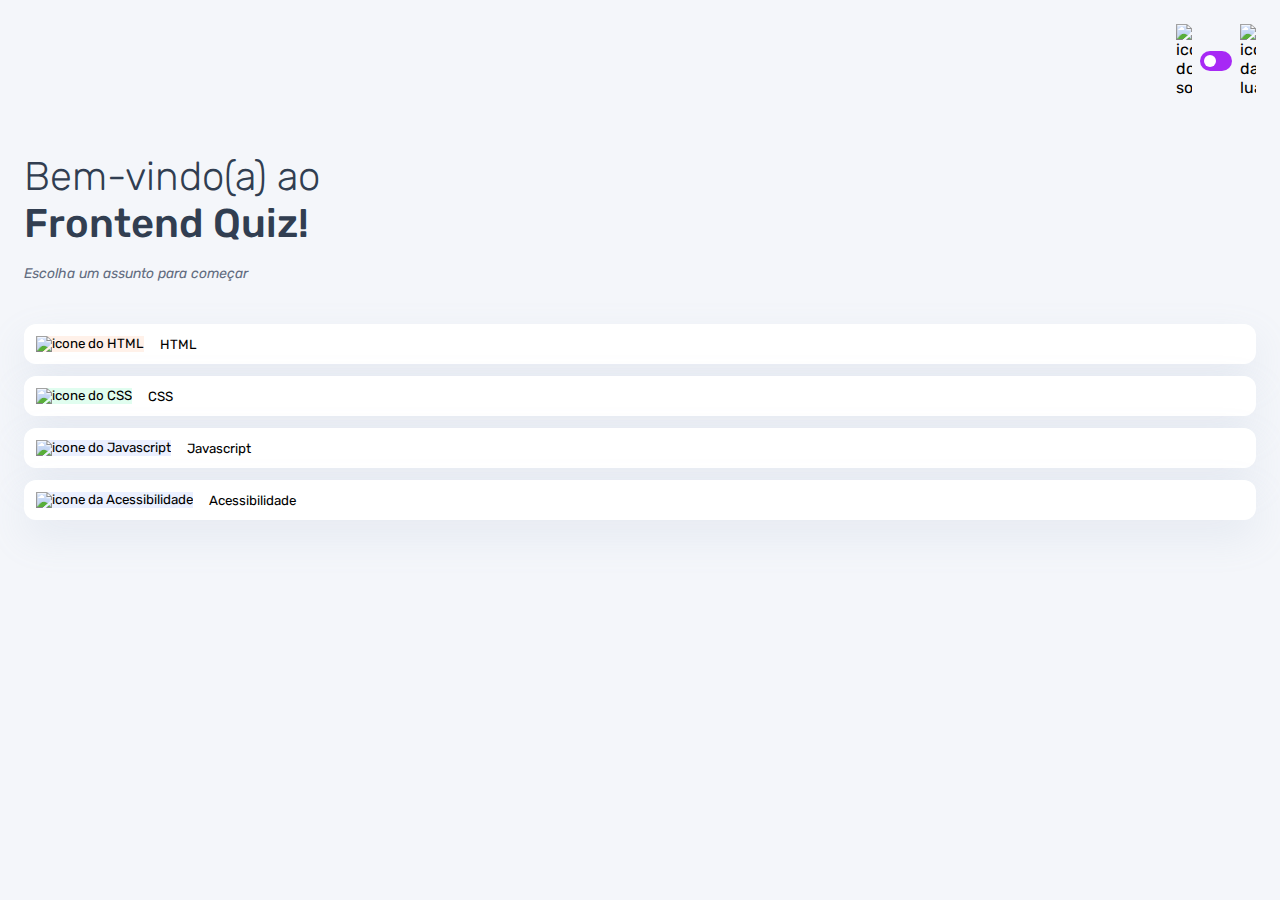
==== index.html @ a0692e9f "primeira parte da estilizaçao dos botoes de assunto" ====
<!DOCTYPE html>
<html lang="pt-BR">
<head>
    <meta charset="UTF-8">
    <meta name="viewport" content="width=device-width, initial-scale=1.0">
    <link rel="preconnect" href="https://fonts.googleapis.com">
    <link rel="preconnect" href="https://fonts.gstatic.com" crossorigin>
    <link href="https://fonts.googleapis.com/css2?family=Rubik:ital,wght@0,300..900;1,300..900&display=swap" rel="stylesheet">
    <link rel="stylesheet" href="style.css">
    <title>Quiz app</title>
</head>
<body>
    <header>
        <div class="tema">
            <img src="assets/images/icon-sun-dark.svg" alt="icone do sol">

            <button>
                <div></div>
            </button>

            <img src="assets/images/icon-moon-dark.svg" alt="icone da lua">
        </div>
    </header>

    <main>
        <section class="boas_vindas">
            <h1>Bem-vindo(a) ao <br>  
                <strong>Frontend Quiz!</strong>
            </h1>

            <p>Escolha um assunto para começar</p>
        </section>

        <section class="assuntos">
            <button class="botao_html">
                <div>
                    <img src="assets/images/icon-html.svg" alt="icone do HTML">
                </div>
                HTML
            </button>

            <button class="botao_css">
                <div>
                    <img src="assets/images/icon-css.svg" alt="icone do CSS">
                </div>
                CSS
            </button>

            <button class="botao_Javascript">
                <div>
                    <img src="assets/images/icon-js.svg" alt="icone do Javascript">
                </div>
                Javascript
            </button>

            <button class="botao_Javascript">
                <div>
                    <img src="assets/images/icon-accessibility.svg" alt="icone da Acessibilidade">
                </div>
                Acessibilidade
            </button>
        </section>
    </main>
</body>
</html>
---- style.css ----
*{
    margin: 0;
    padding: 0;
    box-sizing: border-box;
    font-family: "Rubik", sans-serif;
    -webkit-font-smoothing: antialiased;
}

:root {
    --bg-color:#f4f6fa;
    --purple: #a729f5;
    --primary-text-color:#313e51;
    --secundary-text-color: #626c7f;
    --button-bg:#fff;
    --shadow: 0px 16px 40px 0px rgba(143, 160, 193, 0.14);
    --bg-html:#fff1e9;
    --bg-css:#e0fdef;
    --bg-Javascript:#ebf0ff;
    --bg-Acessibilidade:#f6e7ff;
    --white: #fff;
    --bg-mobile: url(assets/images/pattern-background-mobile-light.svg);
}

body{
    height: 100svh;
    background: var(--bg-mobile) var(--bg-color);
    background-repeat: no-repeat;
    background-size: cover;
}

header{
    padding: 16px 24px;
    display: flex;
    justify-content: flex-end;
}

.tema{
    padding: 8px 0;
    display: flex;
    align-items: center;
    gap: 8px;
}

.tema img{
    width: 16px;
}

.tema button{
    height:20px ;
    width:32px;
    background: var(--purple);
    border: 0;
    border-radius: 999px;
    padding: 4px;   
}

.tema button div{
    background: var(--white);
    width: 12px;
    height: 12px;
    border-radius: 999px;
}

main{
    padding: 32px 24px;
}

.boas_vindas{
    margin-bottom: 40px;
}

.boas_vindas h1{
    font-size: 40px;
    font-weight: 300;
    color: var(--primary-text-color);
    margin-bottom: 16px;
}

.boas_vindas h1 strong{
    font-weight: 500;
}

.boas_vindas p{
    color: var(--secundary-text-color);
    font-size: 14px;
    line-height: 150%;
    font-style: italic;
}

.assuntos{
    display: flex;
    flex-direction: column;
    gap: 12px;
}

.assuntos button{
    border: none;
    background: var(--button-bg);
    display: flex;
    align-items: center;
    gap: 16px;
    padding: 12px;
    border-radius: 12px;
    box-shadow: var(--shadow);
}

.botao_html div{
    background: var(--bg-html);
}

.botao_css div{
    background: var(--bg-css);
}
.botao_Javascript div{
    background: var(--bg-Javascript);
}
.botao_Acessibilidade div{
    background: var(--bg-Acessibilidade);
}
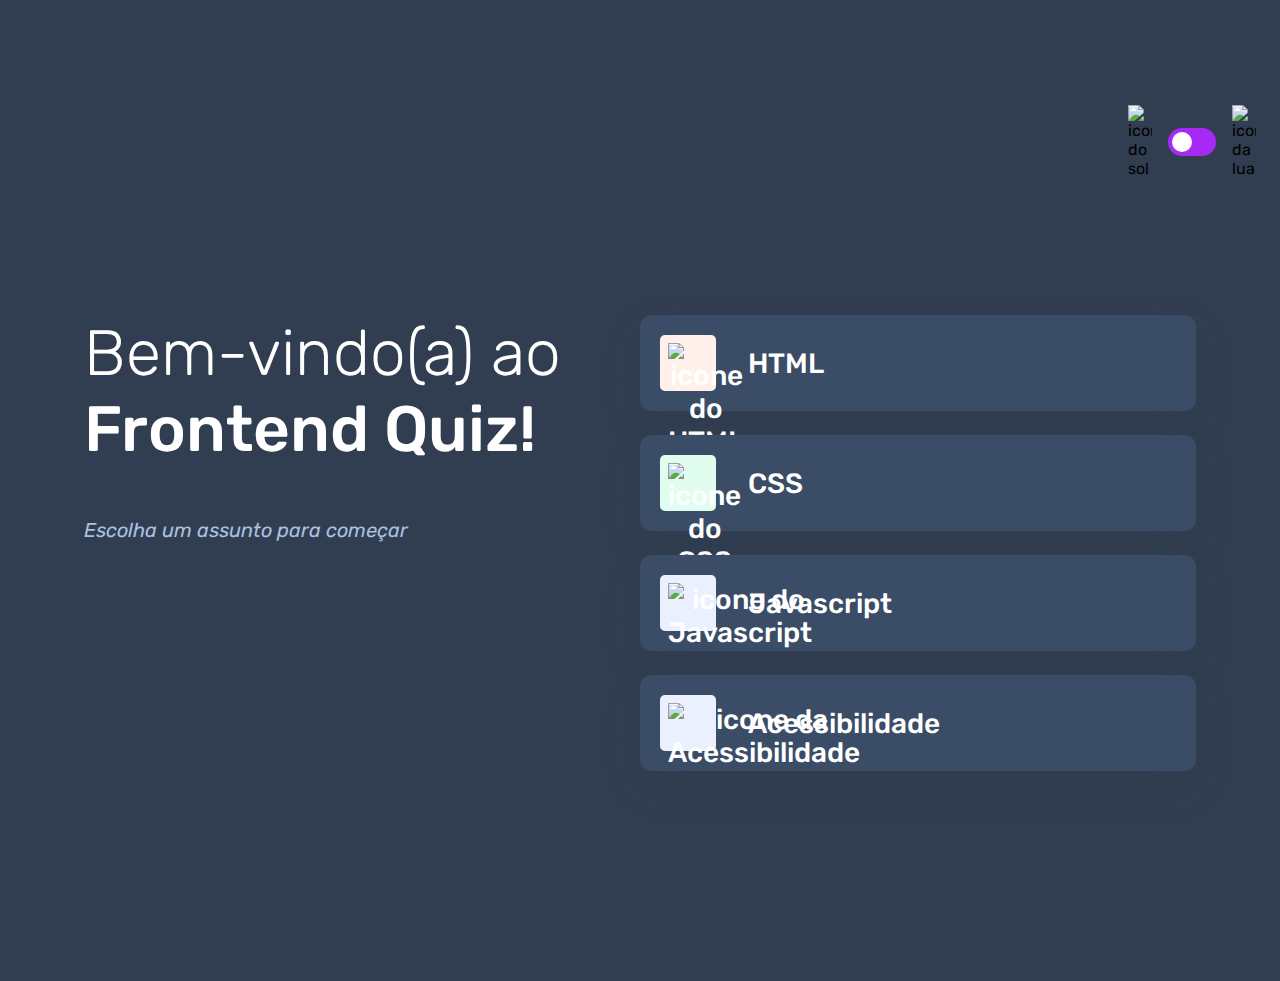
==== commit d061c028: "adptação das cores para o tema escuro" ====
--- a/index.html
+++ b/index.html
@@ -9,7 +9,7 @@
     <link rel="stylesheet" href="style.css">
     <title>Quiz app</title>
 </head>
-<body>
+<body class="escuro">
     <header>
         <div class="tema">
             <img src="assets/images/icon-sun-dark.svg" alt="icone do sol">
--- a/style.css
+++ b/style.css
@@ -19,6 +19,17 @@
     --bg-Acessibilidade:#f6e7ff;
     --white: #fff;
     --bg-mobile: url(assets/images/pattern-background-mobile-light.svg);
+    --bg-desktop: url(assets/images/pattern-background-desktop-light.svg);
+}
+
+body.escuro{
+    --bg-color:#313e51;
+    --bg-mobile: url(assets/images/pattern-background-mobile-dark.svg);
+    --bg-desktop: url(assets/images/pattern-background-desktop-dark.svg);
+    --primary-text-color:#fff;
+    --secundary-text-color: #abc1e1;
+    --button-bg:#3b4d66;
+    --shadow: 0px 16px 40px 0px rgba(49, 62, 81, 0.14);
 }
 
 body{
@@ -102,6 +113,20 @@
     padding: 12px;
     border-radius: 12px;
     box-shadow: var(--shadow);
+    font-size: 18px;
+    font-weight: 500;
+    color: var(--primary-text-color);
+}
+
+.assuntos button div{
+    width: 40px;
+    height: 40px;
+    padding: 5px;
+    border-radius: 5px;
+}
+
+.assuntos button img{
+    width: 100%;
 }
 
 .botao_html div{
@@ -116,4 +141,71 @@
 }
 .botao_Acessibilidade div{
     background: var(--bg-Acessibilidade);
+}
+
+@media(min-width: 1100px){
+    body{
+        background: var(--bg-desktop) var(--bg-color);
+        background-size: cover;
+        background-repeat: no-repeat;
+    }
+
+    header{
+        margin-block: 81px;
+    }
+
+    .tema{
+        gap: 16px;
+    }
+
+    .tema img{
+        width: 24px;
+    }
+
+    .tema button{
+        width: 48px;
+        height: 28px;
+    }
+
+    .tema button div{
+        width: 20px;
+        height: 20px;
+        padding: 8px;
+    }
+
+    main{
+        display: flex;
+        max-width: 1160px;
+        margin-inline: auto;
+    }
+
+    section{
+        width: 100%;
+
+    }
+
+    .boas_vindas h1{
+        font-size: 64px;
+        margin-bottom: 48px;
+    }
+
+    .boas_vindas p{
+        font-size: 20px;
+    }
+
+    .assuntos{
+        gap: 24px;
+    }
+
+    .assuntos button{
+        font-size: 28px;
+        padding: 20px;
+        gap: 32px;
+    }
+
+    .assuntos button div{
+        width: 56px;
+        height: 56px;
+        padding: 8px;
+    }
 }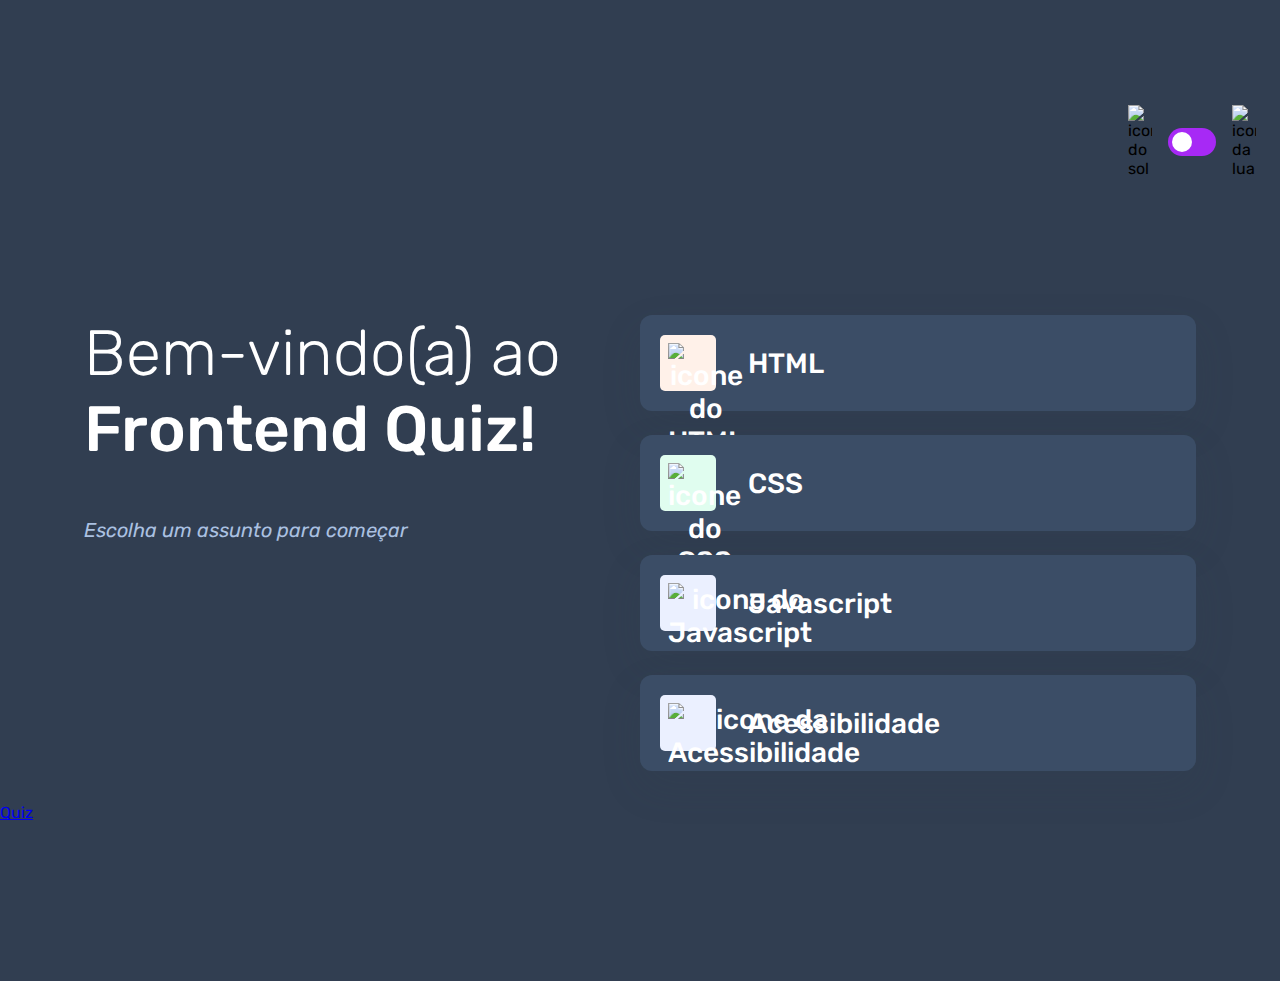
==== commit 93130405: "criação da pagina do quiz" ====
--- a/index.html
+++ b/index.html
@@ -61,5 +61,7 @@
             </button>
         </section>
     </main>
+    
+    <a href="pages/quiz/quiz.html">Quiz</a>
 </body>
 </html>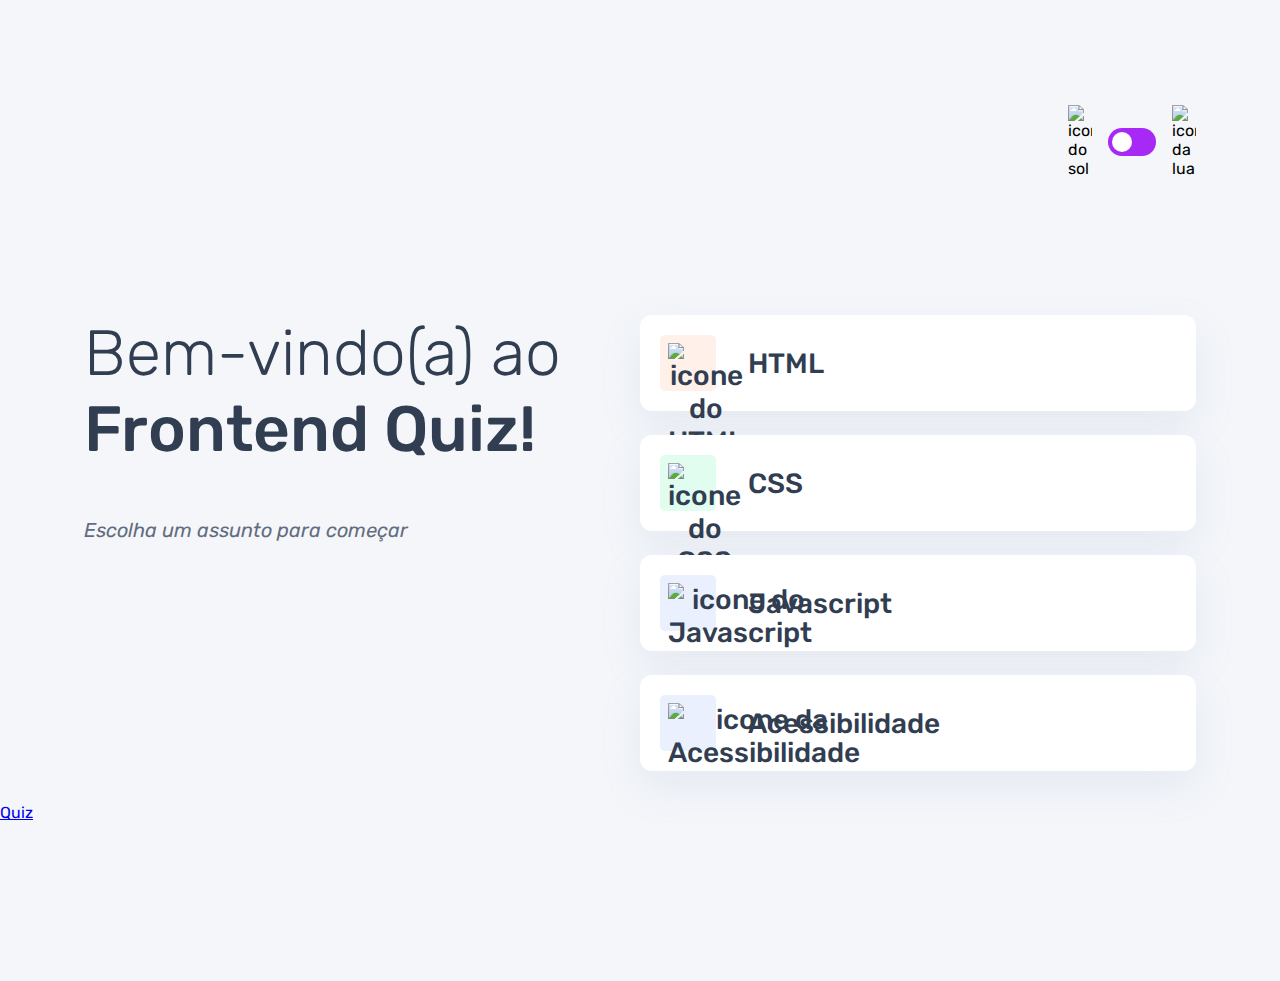
==== commit abb66582: "primeiros ajustes do tema no javascript" ====
--- a/index.html
+++ b/index.html
@@ -7,9 +7,10 @@
     <link rel="preconnect" href="https://fonts.gstatic.com" crossorigin>
     <link href="https://fonts.googleapis.com/css2?family=Rubik:ital,wght@0,300..900;1,300..900&display=swap" rel="stylesheet">
     <link rel="stylesheet" href="style.css">
+    <script src="script.js" defer></script> 
     <title>Quiz app</title>
 </head>
-<body class="escuro">
+<body>
     <header>
         <div class="tema">
             <img src="assets/images/icon-sun-dark.svg" alt="icone do sol">
--- a/style.css
+++ b/style.css
@@ -43,6 +43,8 @@
     padding: 16px 24px;
     display: flex;
     justify-content: flex-end;
+    max-width: 1160px;
+    margin-inline: auto;
 }
 
 .tema{
@@ -62,7 +64,8 @@
     background: var(--purple);
     border: 0;
     border-radius: 999px;
-    padding: 4px;   
+    padding: 4px;  
+    display: flex; 
 }
 
 .tema button div{
@@ -143,6 +146,10 @@
     background: var(--bg-Acessibilidade);
 }
 
+.alternativas input{
+    display: none;
+}
+
 @media(min-width: 1100px){
     body{
         background: var(--bg-desktop) var(--bg-color);
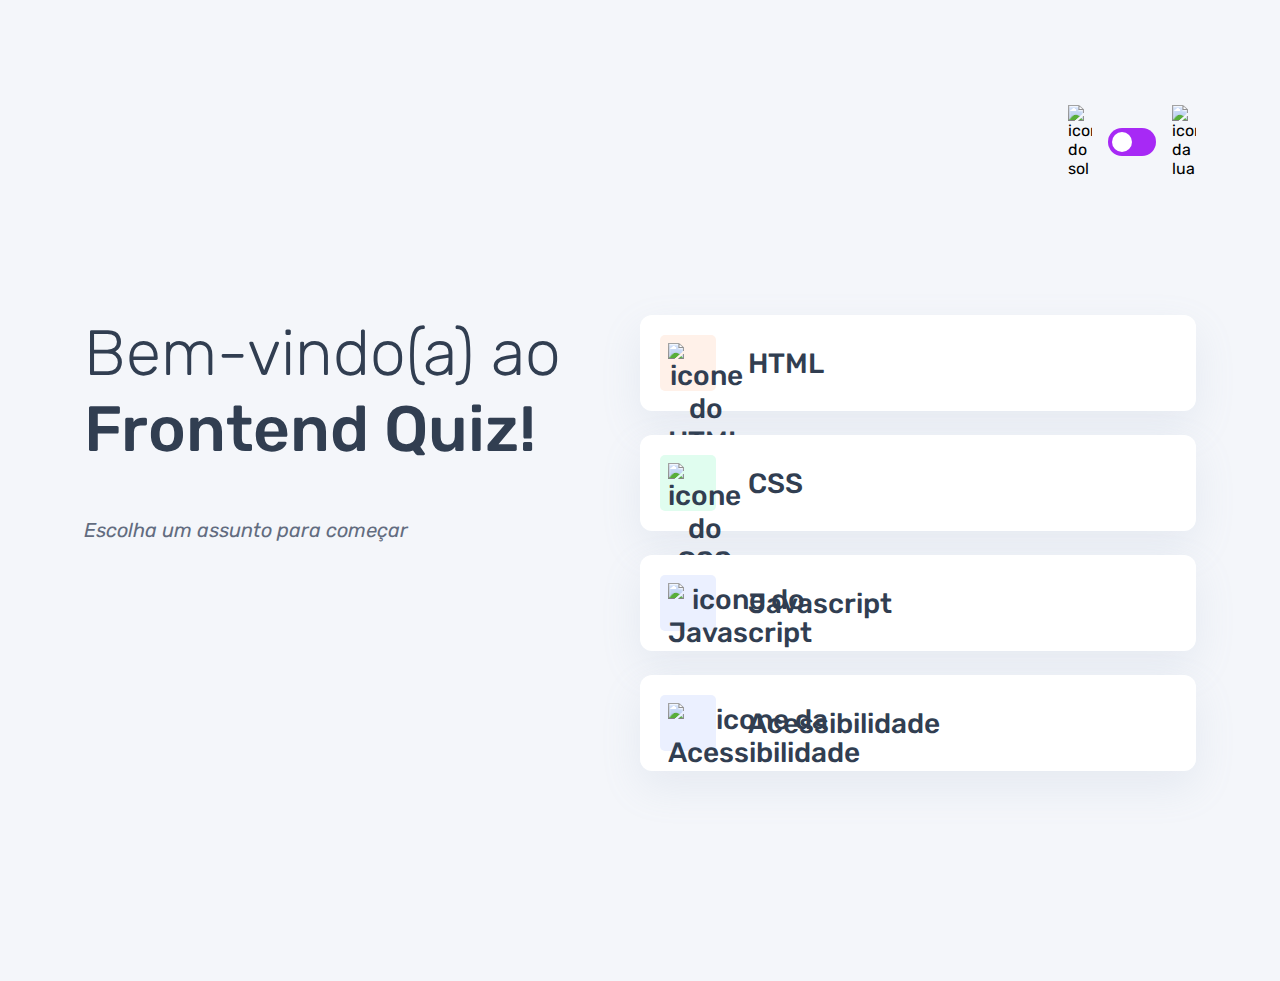
==== commit 577dc228: "adicionada a função para escolher o tema do quiz.html" ====
--- a/index.html
+++ b/index.html
@@ -7,7 +7,7 @@
     <link rel="preconnect" href="https://fonts.gstatic.com" crossorigin>
     <link href="https://fonts.googleapis.com/css2?family=Rubik:ital,wght@0,300..900;1,300..900&display=swap" rel="stylesheet">
     <link rel="stylesheet" href="style.css">
-    <script src="script.js" defer></script> 
+    <script src="script.js" type="module" defer></script>
     <title>Quiz app</title>
 </head>
 <body>
@@ -62,7 +62,5 @@
             </button>
         </section>
     </main>
-    
-    <a href="pages/quiz/quiz.html">Quiz</a>
 </body>
 </html>--- a/style.css
+++ b/style.css
@@ -66,6 +66,7 @@
     border-radius: 999px;
     padding: 4px;  
     display: flex; 
+    cursor: pointer;
 }
 
 .tema button div{
@@ -119,6 +120,7 @@
     font-size: 18px;
     font-weight: 500;
     color: var(--primary-text-color);
+    cursor: pointer;
 }
 
 .assuntos button div{
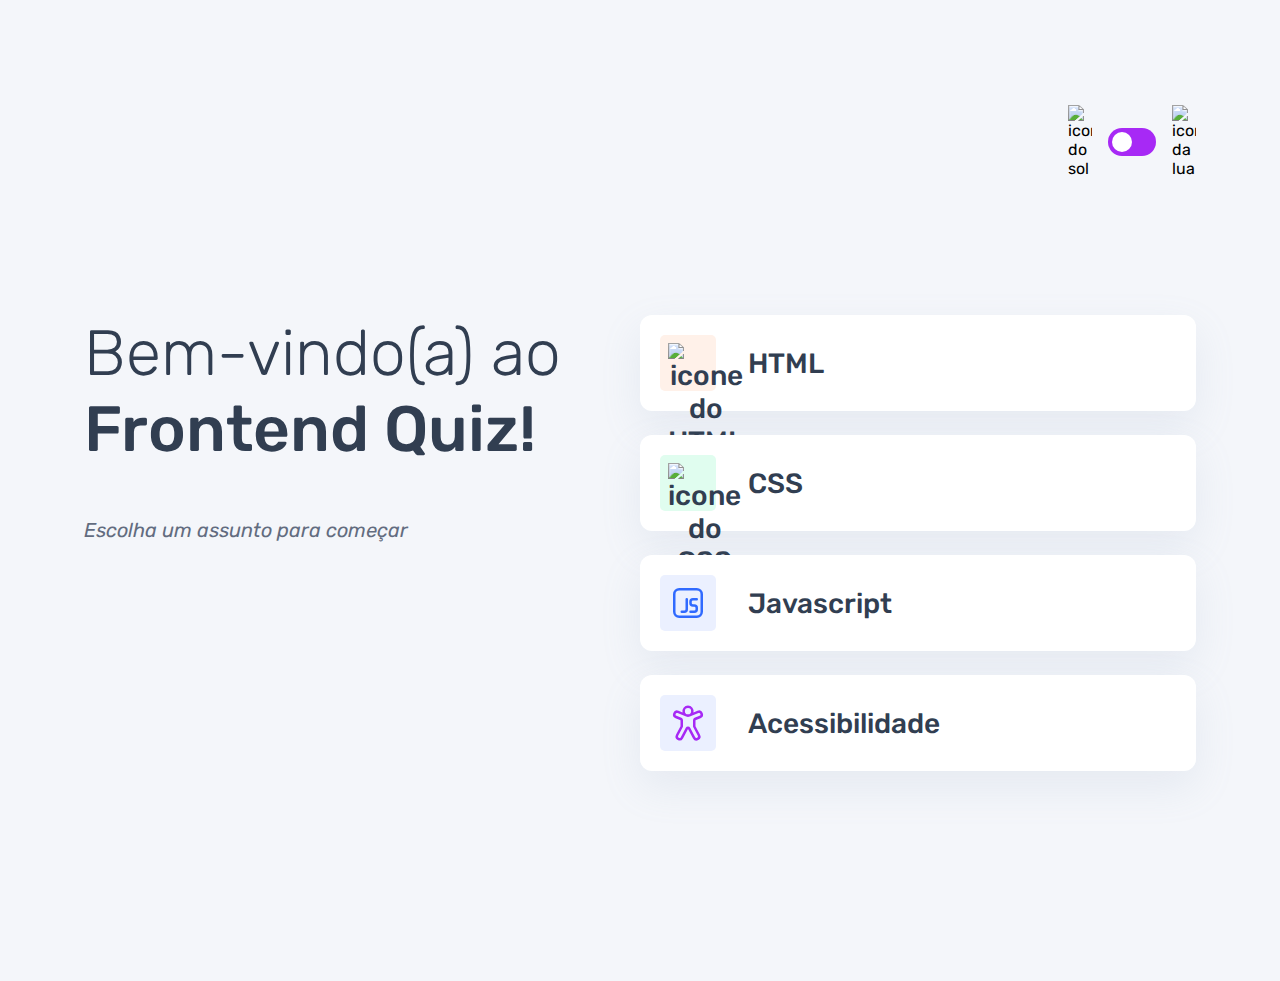
==== commit 8eab2ebb: "alteração dinamica do assunto da pagina" ====
--- a/index.html
+++ b/index.html
@@ -49,14 +49,14 @@
 
             <button class="botao_Javascript">
                 <div>
-                    <img src="assets/images/icon-js.svg" alt="icone do Javascript">
+                    <img src="assets/images/icon-javascript.svg" alt="icone do Javascript">
                 </div>
                 Javascript
             </button>
 
             <button class="botao_Javascript">
                 <div>
-                    <img src="assets/images/icon-accessibility.svg" alt="icone da Acessibilidade">
+                    <img src="assets/images/icon-acessibilidade.svg" alt="icone da Acessibilidade">
                 </div>
                 Acessibilidade
             </button>
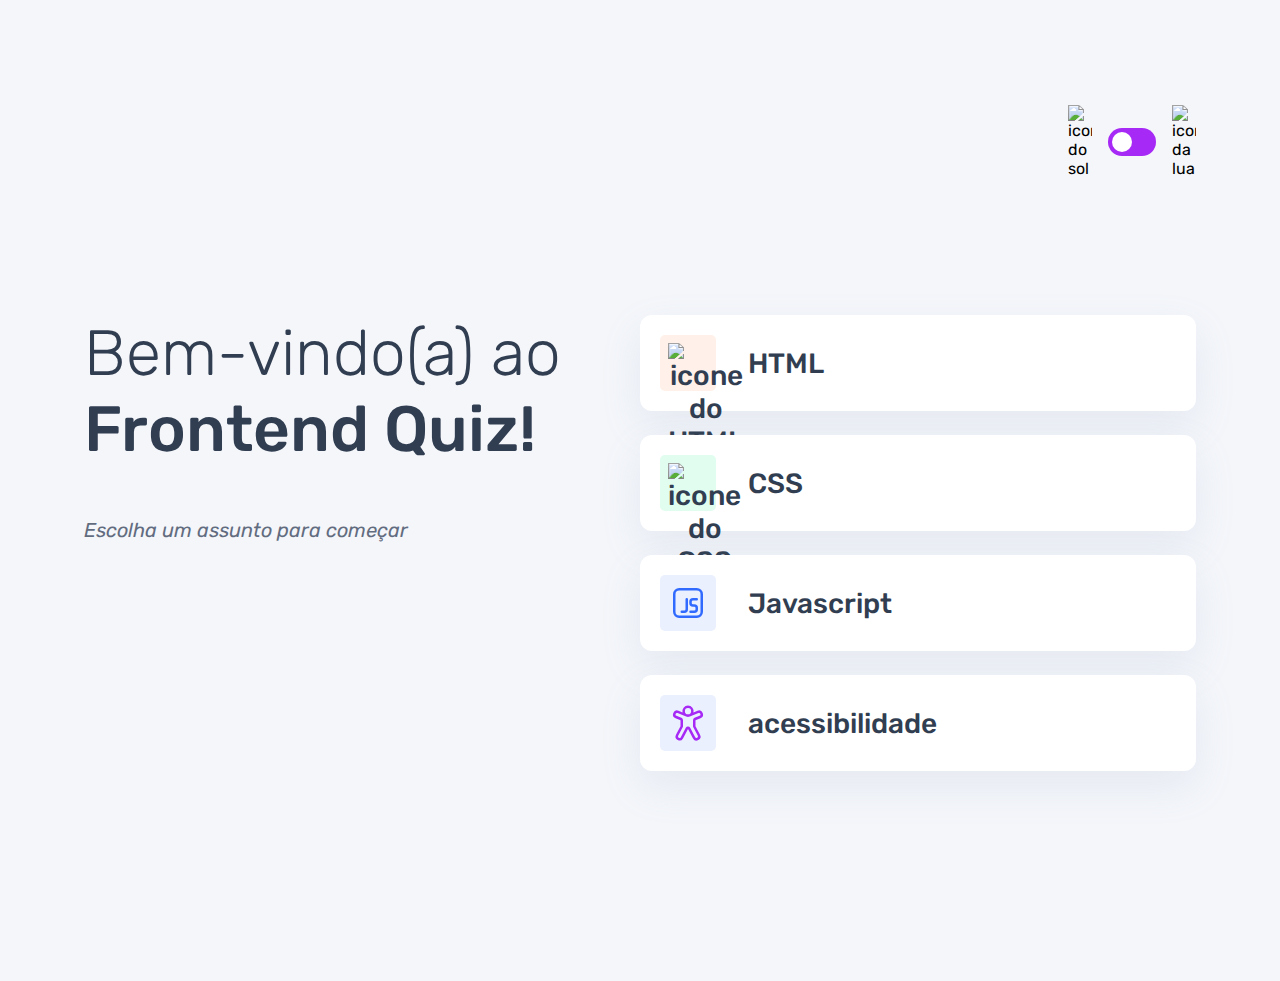
==== commit 276838ef: "ajustes da função de selecionar assunto para funcionar em todos os dispositivos" ====
--- a/index.html
+++ b/index.html
@@ -37,28 +37,28 @@
                 <div>
                     <img src="assets/images/icon-html.svg" alt="icone do HTML">
                 </div>
-                HTML
+                <span>HTML</span>
             </button>
 
             <button class="botao_css">
                 <div>
                     <img src="assets/images/icon-css.svg" alt="icone do CSS">
                 </div>
-                CSS
+                <span>CSS</span>
             </button>
 
             <button class="botao_Javascript">
                 <div>
                     <img src="assets/images/icon-javascript.svg" alt="icone do Javascript">
                 </div>
-                Javascript
+                <span>Javascript</span>
             </button>
 
             <button class="botao_Javascript">
                 <div>
                     <img src="assets/images/icon-acessibilidade.svg" alt="icone da Acessibilidade">
                 </div>
-                Acessibilidade
+                <span>acessibilidade</span>
             </button>
         </section>
     </main>
